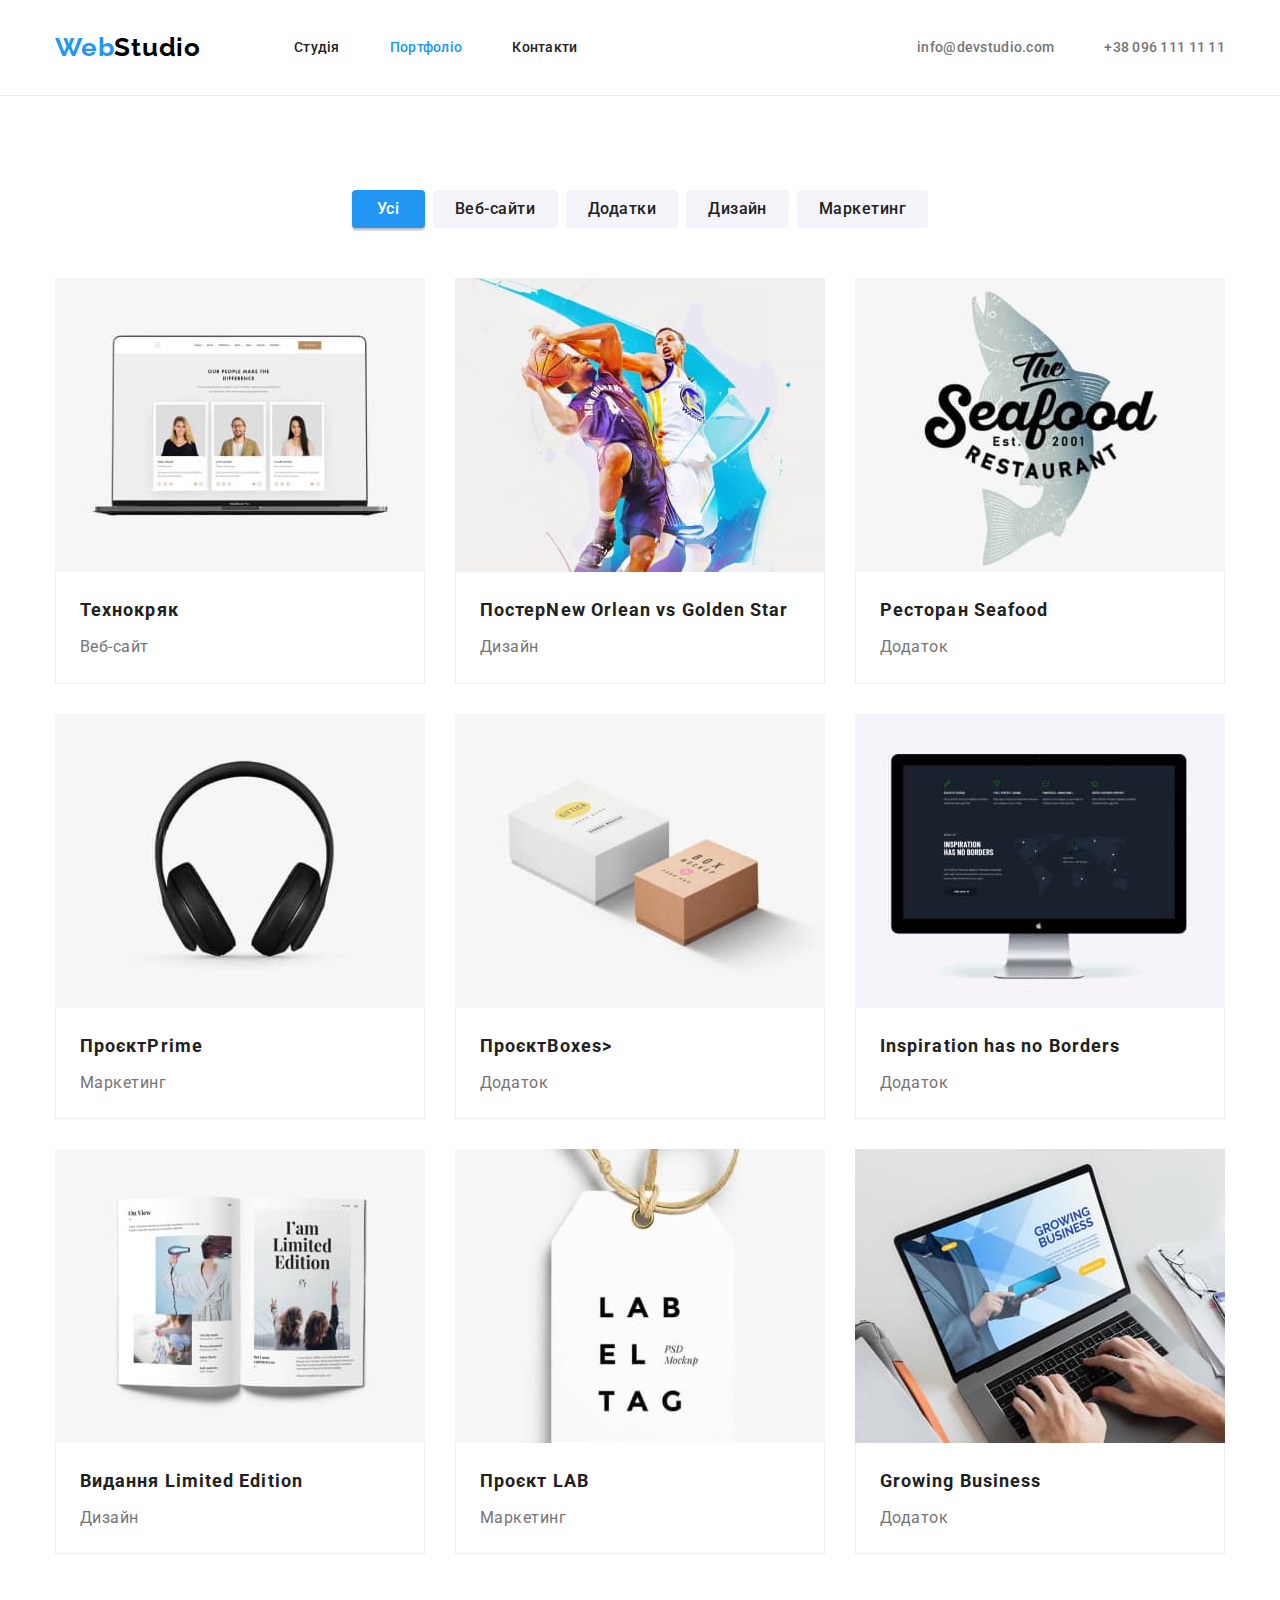
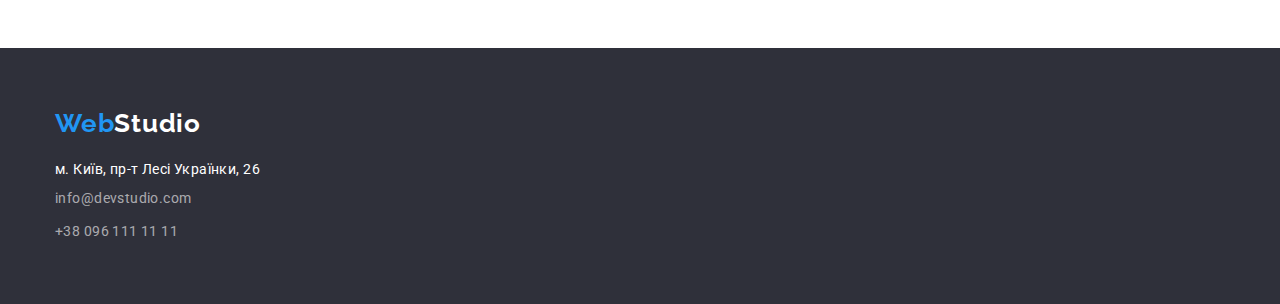
==== portfolio.html @ 3e939abe "Добавляет файл с разметкой" ====
<!DOCTYPE html>
<html lang="uk">
  <head>
    <meta charset="UTF-8" />
    <meta http-equiv="X-UA-Compatible" content="IE=edge" />
    <meta name="viewport" content="width=device-width, initial-scale=1.0" />
    <title>Document</title>

    <!-- Шрифти -->
    <link rel="preconnect" href="https://fonts.googleapis.com" />
    <link rel="preconnect" href="https://fonts.gstatic.com" crossorigin />
    <link
      href="https://fonts.googleapis.com/css2?family=Raleway:wght@700&family=Roboto:wght@400;500;700;900&display=swap"
      rel="stylesheet"
    />

    <!-- Нормалізація -->
    <link
      rel="stylesheet"
      href="https://cdn.jsdelivr.net/npm/modern-normalize@1.1.0/modern-normalize.min.css"
    />

    <!-- Стилі -->
    <link rel="stylesheet" href="./css/styles.css" />
  </head>
  <body>
    <!-- Шапка сайта -->
    <header class="page-header section">
      <div class="header-container container">
        <nav class="header-nav">
          <!-- Логотип -->
          <a class="header-logo" href="./index.html">
            <span class="logo">Web</span>Studio</a
          >
          <!-- Навігація -->
          <ul class="header-list">
            <li class="header-item">
              <a class="header-link" href="./index.html">Студія</a>
            </li>
            <li class="header-item">
              <a class="header-link current" href="./portfolio.html">Портфоліо</a>
            </li>
            <li class="header-item">
              <a class="header-link" href="#">Контакти</a>
            </li>
          </ul>
        </nav>

        <ul class="header-list">
          <li class="header-item">
            <a class="header-link contact" href="mailto:info@devstudio.com"
              >info@devstudio.com</a
            >
          </li>
          <li class="header-item">
            <a class="header-link contact" href="tel:+380961111111"
              >+38 096 111 11 11</a
            >
          </li>
        </ul>
      </div>
    </header>

    <main>
      <!-- секція Портфоліо -->
      <h1 hidden>Портфоліо</h1>
      <section class="portfolio section">
        <!-- Фільтри -->
        <div class="container">
          <ul class="portfolio-list portfolio-button">
            <li>
              <button class="button button-active" type="button">Усі</button>
            </li>
            <li>
              <button class="button button-web" type="button">Веб-сайти</button>
            </li>
            <li>
              <button class="button button-applications" type="button">
                Додатки
              </button>
            </li>
            <li>
              <button class="button button-design" type="button">Дизайн</button>
            </li>
            <li>
              <button class="button button-marketing" type="button">
                Маркетинг
              </button>
            </li>
          </ul>
         
          <ul class="portfolio-list portfolio-projects">
            <li class="portfolio-item">
              <img
                class="portfolio-img"
                src="./images/portfolio/img1.jpg"
                alt="приклад розробки веб-сайту"
                width="370"
                height="294"
              />
              <div class="portfolio-info">
                <h2 class="portfolio-title">Технокряк</h2>
                <p class="portfolio-text">Веб-сайт</p>
              </div>
            </li>
            <li class="portfolio-item">
              <img
                class="portfolio-img"
                src="./images/portfolio/img2.jpg"
                alt="проєкт по дизайну"
                width="370"
                height="294"
              />
              <div class="portfolio-info">
                <h2 class="portfolio-title">
                  Постер<span lang="en">New Orlean vs Golden Star</span></h2>
                <p class="portfolio-text">Дизайн</p>
              </div>
            </li>
            <li class="portfolio-item">
              <img
                class="portfolio-img"
                src="./images/portfolio/img3.jpg"
                alt="логотип ресторану"
                width="370"
                height="294"
              />
              <div class="portfolio-info">
                <h2 class="portfolio-title">Ресторан Seafood</h2>
                <p class="portfolio-text">Додаток</p>
              </div>
            </li>
            <li class="portfolio-item">
              <img
                class="portfolio-img"
                src="./images/portfolio/img4.jpg"
                alt="проєкт з маркетингу"
                width="370"
                height="294"
              />
              <div class="portfolio-info">
                <h2 class="portfolio-title">
                  Проєкт<span lang="en">Prime</span></h2>
                <p class="portfolio-text">Маркетинг</p>
              </div>
            </li>
            <li class="portfolio-item">
              <img
                class="portfolio-img"
                src="./images/portfolio/img5.jpg"
                alt="приклад розробки додатку"
                width="370"
                height="294"
              />
              <div class="portfolio-info">
                <h2 class="portfolio-title">
                  Проєкт<span lang="en">Boxes></span></h2>
                <p class="portfolio-text">Додаток</p>
              </div>
            </li>
            <li class="portfolio-item">
              <img
                class="portfolio-img"
                src="./images/portfolio/img6.jpg"
                alt="приклад розробки веб-сайту"
                width="370"
                height="294"
              />
              <div class="portfolio-info">
                <h2 class="portfolio-title" lang="en">
                  Inspiration has no Borders</h2>
                <p class="portfolio-text">Додаток</p>
              </div>
            </li>
            <li class="portfolio-item">
              <img
                class="portfolio-img"
                src="./images/portfolio/img7.jpg"
                alt="проєкт по дизайну"
                width="370"
                height="294"
              />
              <div class="portfolio-info">
                <h2 class="portfolio-title">
                  Видання <span lang="en">Limited Edition</span>
                </h2>
                <p class="portfolio-text">Дизайн</p>
              </div>
            </li>
            <li class="portfolio-item">
              <img
                class="portfolio-img"
                src="./images/portfolio/img8.jpg"
                alt="проєкт з маркетингу "
                width="370"
                height="294"
              />
              <div class="portfolio-info">
                <h2 class="portfolio-title">Проєкт <span lang="en">LAB</span></h2>
                <p class="portfolio-text">Маркетинг</p>
              </div>
            </li>
            <li class="portfolio-item">
              <img
                class="portfolio-img"
                src="./images/portfolio/img9.jpg"
                alt="приклад розробки додатку"
                width="370"
                height="294"
              />
              <div class="portfolio-info">
                <h2 class="portfolio-title" lang="en">Growing Business</h2>
                <p class="portfolio-text">Додаток</p>
              </div>
            </li>
          </ul>
        </div>
      </section>
    </main>

    <!-- підвал -->
    <footer class="page-footer section">
      <div class="container">
        <a class="footer-logo" href=""><span class="logo">Web</span>Studio</a>
        <address class="footer-address">
          <ul class="footer-list">
            <li class="footer-item">
              <a
                class="footer-link address"
                href="http://google.com"
                target="_blank"
                rel="noopener noreferrer"
                >м. Київ, пр-т Лесі Українки, 26</a
              >
            </li>
            <li class="footer-item">
              <a class="footer-link" href="mailto:info@devstudio.com"
                >info@devstudio.com</a
              >
            </li>
            <li class="footer-item">
              <a class="footer-link" href="tel:+380961111111"
                >+38 096 111 11 11</a
              >
            </li>
          </ul>
        </address>
      </div>
    </footer>
  </body>
</html>
---- css/styles.css ----
:root {
   /* шрифт */
   --main-font:Roboto, sans-serif;

   /* колір тексту */
   --primary-text-color: #212121;
   --secondary-text-color: #757575;
   --title-text-color: #FFFFFF;
   --accent: #2196F3
   --logo-color: #000000
 
/* колір фону */
   --accent-background-color: #2196F3;

/* інші */

   --indent: 30px;
   --items: 3;
}



body {
  color: var(--primary-text-color);
  font-family: var(--main-font);
  background-color: #FFFFFF;
}

/* reset */

h1, h2, h3, p {
  margin: 0;  
}

a {
  text-decoration: none;
  color: currentColor;
  }

ul {
  list-style: none;
  padding: 0;
  margin: 0;
}

.img {
display: block;
}
 
.container {
  width: 1200px;
  margin-right: auto;
  margin-left: auto;
  padding-right: 15px;
  padding-left: 15px;

  /* outline: 2px solid red;
  outline-offset: -2px; */
} 

 .section {
  padding-top: 94px;
  padding-bottom: 94px;
}
/* card set - набір карток */

.card-set {
  display: flex;
  flex-wrap: wrap;
  gap: var(--indent);
} 

 .card-set-item {
  flex-basis: calc((100% - var(--indent) * (var(--items) - 1)) / var(--items));
}

 /* секція хедер */
 
 .header-container {
  display: flex;
  align-items: center;
}  

  .page-header {
    border-bottom: 1px solid #ECECEC;
    display: flex;
    padding-top: 32px;
    padding-bottom: 32px; 
}

/* секція логотип */

.header-logo {
  font-family: Raleway, sans-serif;
  font-weight: 700;
  font-size: 26px;
  line-height: 1.2;
  letter-spacing: 0.03em;
  color: #000000;
  margin-right: 93px;
} 

.logo {
  color: #2196F3;
}

/* навігація */

.header-nav {
  display: flex;
  align-items: center;
  margin-right: auto;
}

.header-list {
  font-weight: 500;
  font-size: 14px;
  line-height: 1.2;
  letter-spacing: 0.02em;
  color: #212121;
  display: flex;
  gap: 50px;
}

.header-link:hover,
.header-link:focus,
.footer-link:hover,
.footer-link:focus {
  color: #2196F3;
}

.current {
  color:  #2196F3;
 }

.contact {
  color: var(--secondary-text-color);
 }

/* секція Герой */

.hero {
  background-color: #2F303A;
  padding-top: 200px;
  padding-bottom: 200px;
}

.hero-title {
  font-size: 44px;
  line-height: 1.4;
  text-align: center;
  letter-spacing: 0.06em;
  text-transform: uppercase;
  color: var(--title-text-color);
  font-weight: 900;
  max-width: 696px;
  margin: 0 auto; 
  margin-bottom: 30px;
  text-align: center;
}

.hero-btn {
  cursor: pointer;
  font-weight: 700;
  font-size: 16px;
  line-height: 1.9;
  display: flex;
  align-items: center;
  text-align: center;
  letter-spacing: 0.06em;
  color: #FFFFFF; 
  
  box-shadow: 0px 4px 4px rgba(0, 0, 0, 0.15);
  border-radius: 4px;
  background: #2196F3;
  min-width: 216px;
  min-height: 50px;
  padding: 10px 32px;
  margin: 0 auto;
  border: 0px;
 }

/* секція Особливості (переваги)*/

.benefits {
  padding-bottom: 0;
}

.benefits-list {
  display: flex;
}

.benefits-item {
  max-width: 270px;
  margin-right: 30px;
}

.benefits-item:last-child {
  margin-right: 0;
}

.benefits-name {
  font-weight: 700;
  font-size: 14px;
  line-height: 1.2;
  letter-spacing: 0.03em;
  text-transform: uppercase;
  margin-bottom: 10px;
}
  
.benefits-text {
  font-size: 14px;
  line-height: 1.7;
  letter-spacing: 0.03em;
  color: var(--secondary-text-color);
}

/* секція Чим займаємося */

.services-title {
  font-weight: 700;
  font-size: 36px;
  line-height: 1.2;
  text-align: center;
  letter-spacing: 0.03em;
  min-width: 366px;
  margin-bottom: 50px;
}

/*- секція Наша команда */

.team {
  background-color: #F5F4FA;
}

.team-list {
  --items: 4;
}

.team-item {
  box-shadow: 0px 1px 3px rgba(0, 0, 0, 0.12), 0px 1px 1px rgba(0, 0, 0, 0.14), 0px 2px 1px rgba(0, 0, 0, 0.2);
  border-radius: 0px 0px 4px 4px;
  background-color:  #FFFFFF;
}

.team-title {
  font-weight: 700;
  font-size: 36px;
  line-height: 1.2;
  text-align: center;
  letter-spacing: 0.03em;
 }

 .team-img {
  margin-bottom: 30px;
}

.team-name {
  font-weight: 500;
  font-size: 16px;
  line-height: 1.2;
  letter-spacing: 0.03em;
  text-align: center;
  margin-bottom: 10px;
}

.team-text {
  line-height: 1.2;
  text-align: center;
  letter-spacing: 0.03em;
  color:var(--secondary-text-color);
  font-size: 16px;
  padding-bottom: 30px;
}

/* секція підвал */

.page-footer {
  background-color: #2F303A;
  padding-top: 60px;
  padding-bottom: 60px;
} 

.footer-logo {
  font-family: 'Raleway';
  font-weight: 700;
  font-size: 26px;
  line-height: 1.2;
  letter-spacing: 0.03em;
  color: #FFFFFF;
  font-style: normal;
  display: block;
  margin-bottom: 20px;
}

.footer-link {
  font-size: 14px;
  line-height: 1.7;
  letter-spacing: 0.03em;
  color: rgba(255, 255, 255, 0.6);
  font-style: normal;
}

.footer-link.address {
  font-size: 14px;
  line-height: 1.2;
  letter-spacing: 0.03em;
  color: #FFFFFF;
  margin-bottom: 20px;
  
}

.footer-item {
  margin-bottom: 09px;
}

.footer-item:last-child {
  margin-bottom: 0;
}

/* --сторінка порфоліо */

.portfolio-button {
  display: flex;
  justify-content: center;
  gap: 08px;
  margin-bottom: 50px;

}

.button {
  font-weight: 500;
  font-size: 16px;
  line-height: 1.6;
  text-align: center;
  letter-spacing: 0.03em;
  color: var(--primary-text-color);
  background-color:  #F5F4FA;
  border-radius: 4px;
  cursor: pointer;
  padding: 06px 22px;
  min-height: 38px;
  border: 0;
}

.button-active {
  color: #FFFFFF;
  background-color:#2196F3;
  box-shadow: 0px 3px 1px rgba(0, 0, 0, 0.1), 0px 1px 2px rgba(0, 0, 0, 0.08), 0px 2px 2px rgba(0, 0, 0, 0.12);
  padding: 06px 25px;
  min-width: 73px;
}

.button-web {
  min-width: 125px;
}

.button-applications {
  min-width: 112px;
}

.button-design {
  min-width: 103px;
}

.button-marketing {
  min-width: 130px;
}

.button:hover,
.button:focus {
  color: #FFFFFF;
  background-color: #2196F3;
}

.portfolio-projects {
  display: flex;
  flex-wrap: wrap;
  gap: 30px;
}

.portfolio-img {
  display: block;
}

.portfolio-info {
  padding: 20px 24px; 
  border: 1px solid  #EEEEEE;
  border-top: 0;
}

.portfolio-title {
  font-weight: 700;
  font-size: 18px;
  line-height: 2.0;
  letter-spacing: 0.06em;
  margin-bottom: 04px;
}

.portfolio-text {
  font-size: 16px;
  line-height: 1.9;
  letter-spacing: 0.03em;
  color: var(--secondary-text-color);
  


}
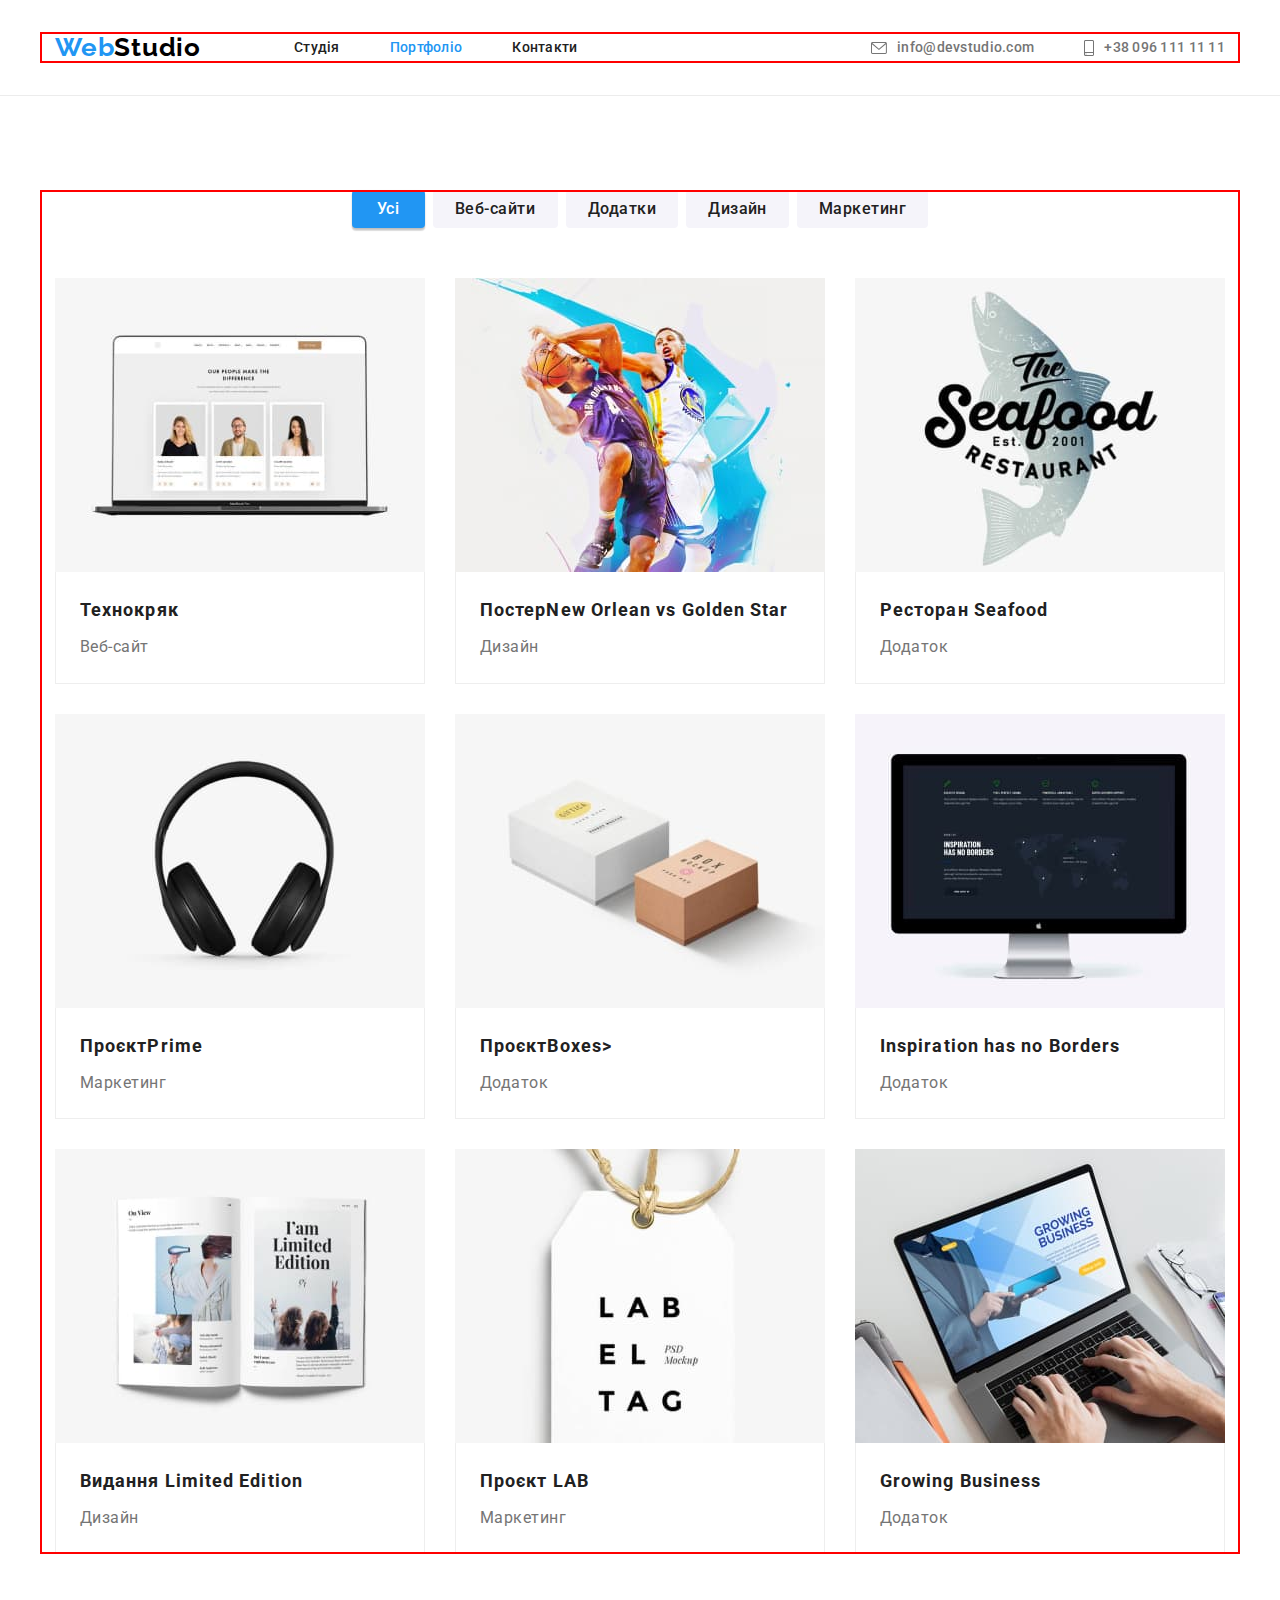
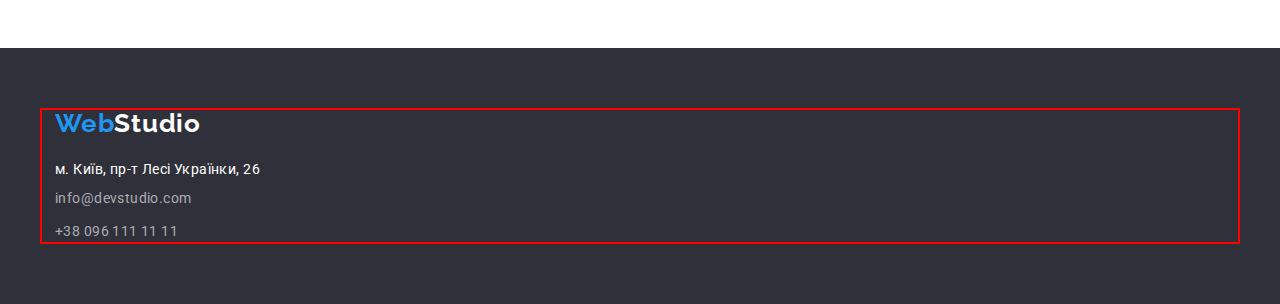
==== commit 0e6a0f31: "добавляет декоративные элементы на страницу портфолио" ====
--- a/portfolio.html
+++ b/portfolio.html
@@ -48,13 +48,19 @@
 
         <ul class="header-list">
           <li class="header-item">
-            <a class="header-link contact" href="mailto:info@devstudio.com"
-              >info@devstudio.com</a
+            <a class="header-link contact" href="mailto:info@devstudio.com">
+              <svg class="contact-icon" width="16" height="12">
+                <use href="./images/icons.svg#icon-envelope"></use>
+              </svg>
+              info@devstudio.com</a
             >
           </li>
           <li class="header-item">
-            <a class="header-link contact" href="tel:+380961111111"
-              >+38 096 111 11 11</a
+            <a class="header-link contact" href="tel:+380961111111">
+              <svg class="contact-icon" width="10" height="16">
+                <use href="./images/icons.svg#icon-smartphone"></use>
+              </svg>
+              +38 096 111 11 11</a
             >
           </li>
         </ul>
--- a/css/styles.css
+++ b/css/styles.css
@@ -55,14 +55,16 @@
   padding-right: 15px;
   padding-left: 15px;
 
-  /* outline: 2px solid red;
-  outline-offset: -2px; */
+  outline: 2px solid red;
+  outline-offset: -2px;
 } 
 
  .section {
-  padding-top: 94px;
-  padding-bottom: 94px;
-}
+   padding-top: 94px;
+   padding-bottom: 94px;
+ } 
+
+
 /* card set - набір карток */
 
 .card-set {
@@ -132,18 +134,29 @@
 
 .current {
   color:  #2196F3;
- }
+}
 
 .contact {
+  display: flex;
+  align-items: center;
+  gap: 10px;
   color: var(--secondary-text-color);
- }
+}
+
+.contact-icon {
+  fill: currentColor;
+}
 
 /* секція Герой */
 
 .hero {
-  background-color: #2F303A;
-  padding-top: 200px;
-  padding-bottom: 200px;
+  padding: 200px 0px;
+  max-width: 1600px;
+  height: 600px;
+  margin: 0 auto;
+  background-color: #C4C4C4;
+  background-image: linear-gradient( to right, rgba(47, 48, 58, 0.4), rgba(47, 48, 58, 0.4)),
+  url('../images/hero.jpg');
 }
 
 .hero-title {
@@ -200,6 +213,14 @@
   margin-right: 0;
 }
 
+.benefits-icon-box{
+  height: 120px;
+  margin-bottom: 30px;
+  background-color: #F5F4FA;
+  border-radius: 4px;
+  padding: 25px 100px;
+}
+
 .benefits-name {
   font-weight: 700;
   font-size: 14px;
@@ -250,6 +271,7 @@
   line-height: 1.2;
   text-align: center;
   letter-spacing: 0.03em;
+  margin-bottom: 50px;
  }
 
  .team-img {
@@ -271,8 +293,84 @@
   letter-spacing: 0.03em;
   color:var(--secondary-text-color);
   font-size: 16px;
+  padding-bottom: 16px;
+}
+
+.socials {
+  display: flex;
   padding-bottom: 30px;
-}
+  align-items: center;
+  justify-content: center;
+  gap: 10px;
+  margin: 0 32px;
+}
+
+.socials-link {
+  display: flex;
+  width: 44px;
+  height: 44px;
+  align-items: center;
+  justify-content: center;
+  border-radius: 50%;
+}
+
+.socials-link:hover, 
+.socials-link:focus {
+  background-color: #2196F3;
+}
+
+.socials-link:hover .socials-icon, 
+.socials-link:focus .socials-icon {
+  fill: #FFFFFF;
+}
+
+.socials-icon {
+  fill: #AFB1B8;
+}
+
+/* секція Постійні клієнти */
+
+.customers-title {
+  font-weight: 700;
+  font-size: 36px;
+  line-height: 1.2;
+  text-align: center;
+  letter-spacing: 0.03em;
+  margin-bottom: 50px;
+}
+
+.customers-list {
+  display: flex;
+}
+
+.customers-item:last-child {
+  margin-right: 0;
+}
+
+.customers-item {
+  max-width: 170px; 
+  height: 92px;
+  padding: 16px 32px;
+  margin-right: 30px;
+  border: 1px solid #AFB1B8;
+  border-radius: 4px;
+}
+
+.customers-link:hover .customers-icon,
+.customers-link:focus .customers-icon {
+  fill: #2196F3;
+}
+
+.customers-item:hover,
+.customers-item:focus {
+  border-color: #2196F3;
+}
+
+
+.customers-icon {
+  fill: #AFB1B8;
+} 
+  
 
 /* секція підвал */
 
@@ -294,6 +392,10 @@
   margin-bottom: 20px;
 }
 
+.footer-address {
+  display: flex;
+}
+
 .footer-link {
   font-size: 14px;
   line-height: 1.7;
@@ -308,7 +410,6 @@
   letter-spacing: 0.03em;
   color: #FFFFFF;
   margin-bottom: 20px;
-  
 }
 
 .footer-item {
@@ -319,6 +420,8 @@
   margin-bottom: 0;
 }
 
+
+ 
 /* --сторінка порфоліо */
 
 .portfolio-button {
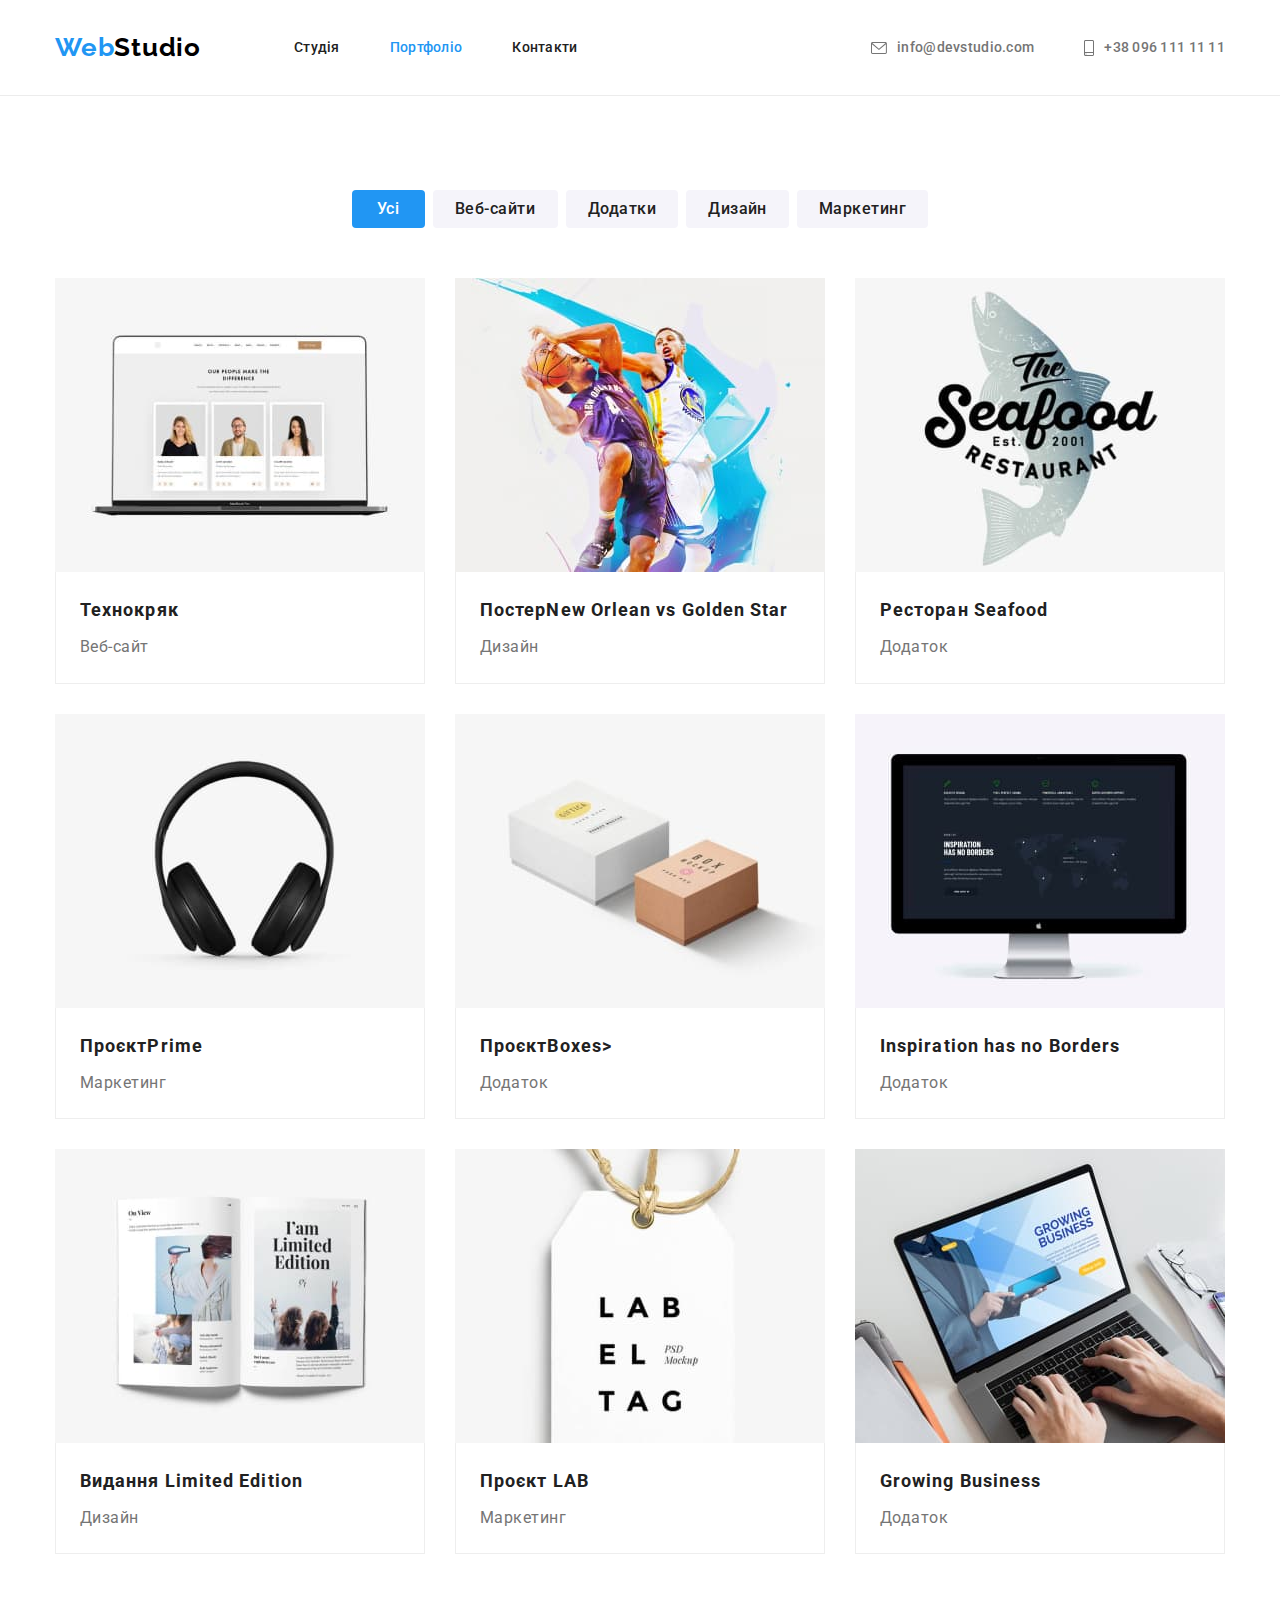
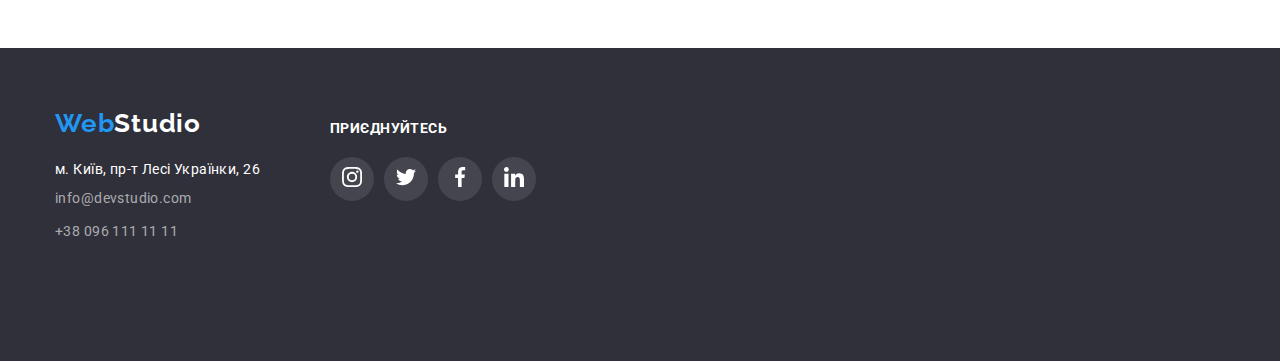
==== commit 8c1c4524: "добавляет социальные ссылки в футер" ====
--- a/portfolio.html
+++ b/portfolio.html
@@ -38,7 +38,9 @@
               <a class="header-link" href="./index.html">Студія</a>
             </li>
             <li class="header-item">
-              <a class="header-link current" href="./portfolio.html">Портфоліо</a>
+              <a class="header-link current" href="./portfolio.html"
+                >Портфоліо</a
+              >
             </li>
             <li class="header-item">
               <a class="header-link" href="#">Контакти</a>
@@ -94,7 +96,7 @@
               </button>
             </li>
           </ul>
-         
+
           <ul class="portfolio-list portfolio-projects">
             <li class="portfolio-item">
               <img
@@ -119,7 +121,8 @@
               />
               <div class="portfolio-info">
                 <h2 class="portfolio-title">
-                  Постер<span lang="en">New Orlean vs Golden Star</span></h2>
+                  Постер<span lang="en">New Orlean vs Golden Star</span>
+                </h2>
                 <p class="portfolio-text">Дизайн</p>
               </div>
             </li>
@@ -146,7 +149,8 @@
               />
               <div class="portfolio-info">
                 <h2 class="portfolio-title">
-                  Проєкт<span lang="en">Prime</span></h2>
+                  Проєкт<span lang="en">Prime</span>
+                </h2>
                 <p class="portfolio-text">Маркетинг</p>
               </div>
             </li>
@@ -160,7 +164,8 @@
               />
               <div class="portfolio-info">
                 <h2 class="portfolio-title">
-                  Проєкт<span lang="en">Boxes></span></h2>
+                  Проєкт<span lang="en">Boxes></span>
+                </h2>
                 <p class="portfolio-text">Додаток</p>
               </div>
             </li>
@@ -174,7 +179,8 @@
               />
               <div class="portfolio-info">
                 <h2 class="portfolio-title" lang="en">
-                  Inspiration has no Borders</h2>
+                  Inspiration has no Borders
+                </h2>
                 <p class="portfolio-text">Додаток</p>
               </div>
             </li>
@@ -202,7 +208,9 @@
                 height="294"
               />
               <div class="portfolio-info">
-                <h2 class="portfolio-title">Проєкт <span lang="en">LAB</span></h2>
+                <h2 class="portfolio-title">
+                  Проєкт <span lang="en">LAB</span>
+                </h2>
                 <p class="portfolio-text">Маркетинг</p>
               </div>
             </li>
@@ -226,31 +234,90 @@
 
     <!-- підвал -->
     <footer class="page-footer section">
-      <div class="container">
-        <a class="footer-logo" href=""><span class="logo">Web</span>Studio</a>
-        <address class="footer-address">
-          <ul class="footer-list">
-            <li class="footer-item">
+      <div class="container footer-container">
+        <div class="footer-contacs">
+          <a class="footer-logo" href=""><span class="logo">Web</span>Studio</a>
+          <address class="footer-address">
+            <ul class="footer-list">
+              <li class="footer-item">
+                <a
+                  class="footer-link address"
+                  href="http://google.com"
+                  target="_blank"
+                  rel="noopener noreferrer"
+                  >м. Київ, пр-т Лесі Українки, 26</a
+                >
+              </li>
+              <li class="footer-item">
+                <a class="footer-link" href="mailto:info@devstudio.com"
+                  >info@devstudio.com</a
+                >
+              </li>
+              <li class="footer-item">
+                <a class="footer-link" href="tel:+380961111111"
+                  >+38 096 111 11 11</a
+                >
+              </li>
+            </ul>
+          </address>
+        </div>
+        <div class="footer-icon">
+          <h2 class="footer-title">приєднуйтесь</h2>
+          <ul class="list-icon">
+            <li class="item-icon">
               <a
-                class="footer-link address"
-                href="http://google.com"
+                class="footer-socials-link"
+                href="https://instagram.com"
+                aria-label="Instagram"
                 target="_blank"
                 rel="noopener noreferrer"
-                >м. Київ, пр-т Лесі Українки, 26</a
-              >
-            </li>
-            <li class="footer-item">
-              <a class="footer-link" href="mailto:info@devstudio.com"
-                >info@devstudio.com</a
-              >
-            </li>
-            <li class="footer-item">
-              <a class="footer-link" href="tel:+380961111111"
-                >+38 096 111 11 11</a
-              >
+              >
+                <svg class="footer-socials-icon" width="20" height="20">
+                  <use href="./images/icons.svg#icon-instagram"></use>
+                </svg>
+              </a>
+            </li>
+            <li class="item-icon">
+              <a
+                class="footer-socials-link"
+                href="https://twitter.com"
+                aria-label="Twitter"
+                target="_blank"
+                rel="noopener noreferrer"
+              >
+                <svg class="footer-socials-icon" width="20" height="20">
+                  <use href="./images/icons.svg#icon-twitter"></use>
+                </svg>
+              </a>
+            </li>
+            <li class="item-icon">
+              <a
+                class="footer-socials-link"
+                href="https://facebook.com"
+                aria-label="Facebook"
+                target="_blank"
+                rel="noopener noreferrer"
+              >
+                <svg class="footer-socials-icon" width="20" height="20">
+                  <use href="./images/icons.svg#icon-facebook"></use>
+                </svg>
+              </a>
+            </li>
+            <li class="item-icon">
+              <a
+                class="footer-socials-link"
+                href="https://linkedin.com"
+                aria-label="Linkedin"
+                target="_blank"
+                rel="noopener noreferrer"
+              >
+                <svg class="footer-socials-icon" width="20" height="20">
+                  <use href="./images/icons.svg#icon-linkedin"></use>
+                </svg>
+              </a>
             </li>
           </ul>
-        </address>
+        </div>
       </div>
     </footer>
   </body>
--- a/css/styles.css
+++ b/css/styles.css
@@ -55,8 +55,8 @@
   padding-right: 15px;
   padding-left: 15px;
 
-  outline: 2px solid red;
-  outline-offset: -2px;
+  /* outline: 2px solid red;
+  outline-offset: -2px; */
 } 
 
  .section {
@@ -366,7 +366,6 @@
   border-color: #2196F3;
 }
 
-
 .customers-icon {
   fill: #AFB1B8;
 } 
@@ -380,6 +379,10 @@
   padding-bottom: 60px;
 } 
 
+.footer-container {
+  display: flex;
+}
+
 .footer-logo {
   font-family: 'Raleway';
   font-weight: 700;
@@ -394,6 +397,7 @@
 
 .footer-address {
   display: flex;
+  margin-right: 70px;
 }
 
 .footer-link {
@@ -420,8 +424,45 @@
   margin-bottom: 0;
 }
 
-
- 
+.footer-icon {
+  padding-top: 12px;
+  padding-bottom: 100px;
+}
+
+.footer-title {
+  font-weight: 700;
+  font-size: 14px;
+  line-height: 1.2;
+  letter-spacing: 0.03em;
+  text-transform: uppercase;
+  color: #FFFFFF;
+  margin-bottom: 20px;
+}
+
+.list-icon {
+  display: flex;
+  gap: 10px;
+}
+
+.item-icon {
+  display: flex;
+  width: 44px;
+  height: 44px;
+  border-radius: 50%;
+  justify-content: center;
+  align-items: center;
+  background-color: rgba(255, 255, 255, 0.1);
+}
+
+.item-icon:hover,
+.item-icon:focus {
+  background-color: #2196F3;;
+}
+
+.footer-socials-icon {
+  fill:  #FFFFFF;
+} 
+
 /* --сторінка порфоліо */
 
 .portfolio-button {
@@ -450,7 +491,6 @@
 .button-active {
   color: #FFFFFF;
   background-color:#2196F3;
-  box-shadow: 0px 3px 1px rgba(0, 0, 0, 0.1), 0px 1px 2px rgba(0, 0, 0, 0.08), 0px 2px 2px rgba(0, 0, 0, 0.12);
   padding: 06px 25px;
   min-width: 73px;
 }
@@ -475,12 +515,18 @@
 .button:focus {
   color: #FFFFFF;
   background-color: #2196F3;
+  box-shadow: 0px 3px 1px rgba(0, 0, 0, 0.1), 0px 1px 2px rgba(0, 0, 0, 0.08), 0px 2px 2px rgba(0, 0, 0, 0.12);
+  border-radius: 4px;
 }
 
 .portfolio-projects {
   display: flex;
   flex-wrap: wrap;
   gap: 30px;
+}
+
+.portfolio-item:hover {
+  box-shadow: 0px 1px 1px rgba(0, 0, 0, 0.12), 0px 4px 4px rgba(0, 0, 0, 0.06), 1px 4px 6px rgba(0, 0, 0, 0.16);
 }
 
 .portfolio-img {
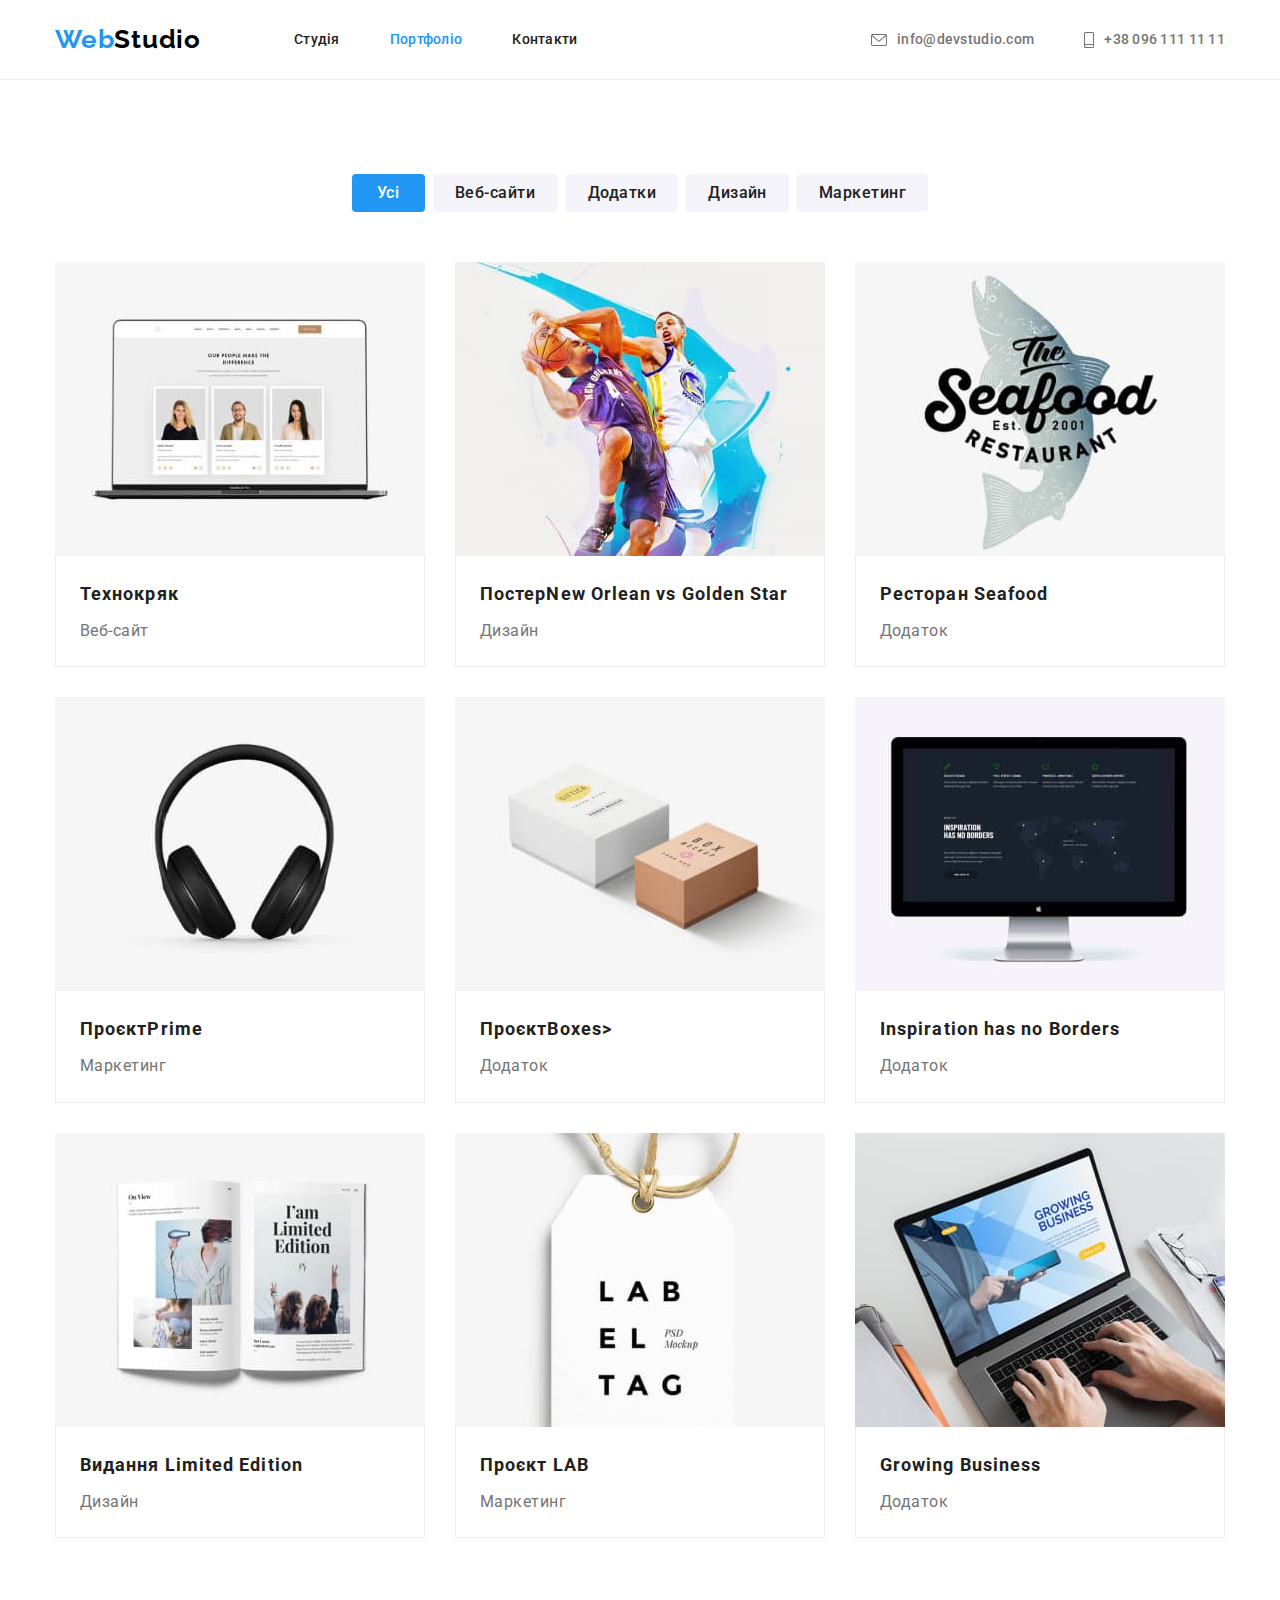
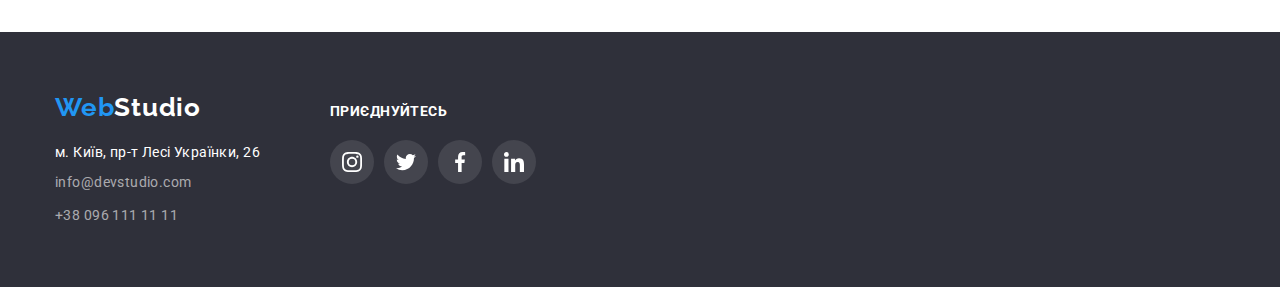
==== commit dc9bf211: "добавляет изменения в файлах" ====
--- a/portfolio.html
+++ b/portfolio.html
@@ -99,132 +99,168 @@
 
           <ul class="portfolio-list portfolio-projects">
             <li class="portfolio-item">
-              <img
-                class="portfolio-img"
-                src="./images/portfolio/img1.jpg"
-                alt="приклад розробки веб-сайту"
-                width="370"
-                height="294"
-              />
-              <div class="portfolio-info">
-                <h2 class="portfolio-title">Технокряк</h2>
-                <p class="portfolio-text">Веб-сайт</p>
-              </div>
-            </li>
-            <li class="portfolio-item">
-              <img
-                class="portfolio-img"
-                src="./images/portfolio/img2.jpg"
-                alt="проєкт по дизайну"
-                width="370"
-                height="294"
-              />
-              <div class="portfolio-info">
-                <h2 class="portfolio-title">
-                  Постер<span lang="en">New Orlean vs Golden Star</span>
-                </h2>
-                <p class="portfolio-text">Дизайн</p>
-              </div>
-            </li>
-            <li class="portfolio-item">
-              <img
-                class="portfolio-img"
-                src="./images/portfolio/img3.jpg"
-                alt="логотип ресторану"
-                width="370"
-                height="294"
-              />
-              <div class="portfolio-info">
-                <h2 class="portfolio-title">Ресторан Seafood</h2>
-                <p class="portfolio-text">Додаток</p>
-              </div>
-            </li>
-            <li class="portfolio-item">
-              <img
-                class="portfolio-img"
-                src="./images/portfolio/img4.jpg"
-                alt="проєкт з маркетингу"
-                width="370"
-                height="294"
-              />
-              <div class="portfolio-info">
-                <h2 class="portfolio-title">
-                  Проєкт<span lang="en">Prime</span>
-                </h2>
-                <p class="portfolio-text">Маркетинг</p>
-              </div>
-            </li>
-            <li class="portfolio-item">
-              <img
-                class="portfolio-img"
-                src="./images/portfolio/img5.jpg"
-                alt="приклад розробки додатку"
-                width="370"
-                height="294"
-              />
-              <div class="portfolio-info">
-                <h2 class="portfolio-title">
-                  Проєкт<span lang="en">Boxes></span>
-                </h2>
-                <p class="portfolio-text">Додаток</p>
-              </div>
-            </li>
-            <li class="portfolio-item">
-              <img
-                class="portfolio-img"
-                src="./images/portfolio/img6.jpg"
-                alt="приклад розробки веб-сайту"
-                width="370"
-                height="294"
-              />
-              <div class="portfolio-info">
-                <h2 class="portfolio-title" lang="en">
-                  Inspiration has no Borders
-                </h2>
-                <p class="portfolio-text">Додаток</p>
-              </div>
-            </li>
-            <li class="portfolio-item">
-              <img
-                class="portfolio-img"
-                src="./images/portfolio/img7.jpg"
-                alt="проєкт по дизайну"
-                width="370"
-                height="294"
-              />
-              <div class="portfolio-info">
-                <h2 class="portfolio-title">
-                  Видання <span lang="en">Limited Edition</span>
-                </h2>
-                <p class="portfolio-text">Дизайн</p>
-              </div>
-            </li>
-            <li class="portfolio-item">
-              <img
-                class="portfolio-img"
-                src="./images/portfolio/img8.jpg"
-                alt="проєкт з маркетингу "
-                width="370"
-                height="294"
-              />
-              <div class="portfolio-info">
-                <h2 class="portfolio-title">
-                  Проєкт <span lang="en">LAB</span>
-                </h2>
-                <p class="portfolio-text">Маркетинг</p>
-              </div>
-            </li>
-            <li class="portfolio-item">
-              <img
-                class="portfolio-img"
-                src="./images/portfolio/img9.jpg"
-                alt="приклад розробки додатку"
-                width="370"
-                height="294"
-              />
-              <div class="portfolio-info">
-                <h2 class="portfolio-title" lang="en">Growing Business</h2>
-                <p class="portfolio-text">Додаток</p>
+              <div class="portfolio-wrapper">
+                <a class="portfolio-link" href="#" rel="noopener noreferrer">
+                  <img
+                    class="portfolio-img"
+                    src="./images/portfolio/img1.jpg"
+                    alt="приклад розробки веб-сайту"
+                    width="370"
+                    height="294"
+                  />
+                  <div class="portfolio-info">
+                    <h2 class="portfolio-title">Технокряк</h2>
+                    <p class="portfolio-text">Веб-сайт</p>
+                  </div>
+                </a>
+              </div>
+            </li>
+            <li class="portfolio-item">
+              <div class="portfolio-wrapper">
+                <a class="portfolio-link" href="#" rel="noopener noreferrer">
+                  <img
+                    class="portfolio-img"
+                    src="./images/portfolio/img2.jpg"
+                    alt="проєкт по дизайну"
+                    width="370"
+                    height="294"
+                  />
+                  <div class="portfolio-info">
+                    <h2 class="portfolio-title">
+                      Постер<span lang="en">New Orlean vs Golden Star</span>
+                    </h2>
+                    <p class="portfolio-text">Дизайн</p>
+                  </div>
+                </a>
+              </div>
+            </li>
+            <li class="portfolio-item">
+              <div class="portfolio-wrapper">
+                <a class="portfolio-link" href="#" rel="noopener noreferrer">
+                  <img
+                    class="portfolio-img"
+                    src="./images/portfolio/img3.jpg"
+                    alt="логотип ресторану"
+                    width="370"
+                    height="294"
+                  />
+                  <div class="portfolio-info">
+                    <h2 class="portfolio-title">Ресторан Seafood</h2>
+                    <p class="portfolio-text">Додаток</p>
+                  </div>
+                </a>
+              </div>
+            </li>
+            <li class="portfolio-item">
+              <div class="portfolio-wrapper">
+                <a class="portfolio-link" href="#" rel="noopener noreferrer">
+                  <img
+                    class="portfolio-img"
+                    src="./images/portfolio/img4.jpg"
+                    alt="проєкт з маркетингу"
+                    width="370"
+                    height="294"
+                  />
+                  <div class="portfolio-info">
+                    <h2 class="portfolio-title">
+                      Проєкт<span lang="en">Prime</span>
+                    </h2>
+                    <p class="portfolio-text">Маркетинг</p>
+                  </div>
+                </a>
+              </div>
+            </li>
+            <li class="portfolio-item">
+              <div class="portfolio-wrapper">
+                <a class="portfolio-link" href="#" rel="noopener noreferrer">
+                  <img
+                    class="portfolio-img"
+                    src="./images/portfolio/img5.jpg"
+                    alt="приклад розробки додатку"
+                    width="370"
+                    height="294"
+                  />
+                  <div class="portfolio-info">
+                    <h2 class="portfolio-title">
+                      Проєкт<span lang="en">Boxes></span>
+                    </h2>
+                    <p class="portfolio-text">Додаток</p>
+                  </div>
+                </a>
+              </div>
+            </li>
+            <li class="portfolio-item">
+              <div class="portfolio-wrapper">
+                <a class="portfolio-link" href="#" rel="noopener noreferrer">
+                  <img
+                    class="portfolio-img"
+                    src="./images/portfolio/img6.jpg"
+                    alt="приклад розробки веб-сайту"
+                    width="370"
+                    height="294"
+                  />
+                  <div class="portfolio-info">
+                    <h2 class="portfolio-title" lang="en">
+                      Inspiration has no Borders
+                    </h2>
+                    <p class="portfolio-text">Додаток</p>
+                  </div>
+                </a>
+              </div>
+            </li>
+            <li class="portfolio-item">
+              <div class="portfolio-wrapper">
+                <a class="portfolio-link" href="#" rel="noopener noreferrer">
+                  <img
+                    class="portfolio-img"
+                    src="./images/portfolio/img7.jpg"
+                    alt="проєкт по дизайну"
+                    width="370"
+                    height="294"
+                  />
+                  <div class="portfolio-info">
+                    <h2 class="portfolio-title">
+                      Видання <span lang="en">Limited Edition</span>
+                    </h2>
+                    <p class="portfolio-text">Дизайн</p>
+                  </div>
+                </a>
+              </div>
+            </li>
+            <li class="portfolio-item">
+              <div class="portfolio-wrapper">
+                <a class="portfolio-link" href="#" rel="noopener noreferrer">
+                  <img
+                    class="portfolio-img"
+                    src="./images/portfolio/img8.jpg"
+                    alt="проєкт з маркетингу "
+                    width="370"
+                    height="294"
+                  />
+                  <div class="portfolio-info">
+                    <h2 class="portfolio-title">
+                      Проєкт <span lang="en">LAB</span>
+                    </h2>
+                    <p class="portfolio-text">Маркетинг</p>
+                  </div>
+                </a>
+              </div>
+            </li>
+            <li class="portfolio-item">
+              <div class="portfolio-wrapper">
+                <a class="portfolio-link" href="#" rel="noopener noreferrer">
+                  <img
+                    class="portfolio-img"
+                    src="./images/portfolio/img9.jpg"
+                    alt="приклад розробки додатку"
+                    width="370"
+                    height="294"
+                  />
+                  <div class="portfolio-info">
+                    <h2 class="portfolio-title" lang="en">Growing Business</h2>
+                    <p class="portfolio-text">Додаток</p>
+                  </div>
+                </a>
               </div>
             </li>
           </ul>
--- a/css/styles.css
+++ b/css/styles.css
@@ -88,7 +88,8 @@
     border-bottom: 1px solid #ECECEC;
     display: flex;
     padding-top: 32px;
-    padding-bottom: 32px; 
+    padding-bottom: 32px;
+    height: 80px; 
 }
 
 /* секція логотип */
@@ -214,11 +215,14 @@
 }
 
 .benefits-icon-box{
+  display: flex;
+  justify-content: center;
+  align-items: center;
   height: 120px;
   margin-bottom: 30px;
   background-color: #F5F4FA;
   border-radius: 4px;
-  padding: 25px 100px;
+ 
 }
 
 .benefits-name {
@@ -263,6 +267,7 @@
   box-shadow: 0px 1px 3px rgba(0, 0, 0, 0.12), 0px 1px 1px rgba(0, 0, 0, 0.14), 0px 2px 1px rgba(0, 0, 0, 0.2);
   border-radius: 0px 0px 4px 4px;
   background-color:  #FFFFFF;
+  padding-bottom: 30px;
 }
 
 .team-title {
@@ -298,7 +303,6 @@
 
 .socials {
   display: flex;
-  padding-bottom: 30px;
   align-items: center;
   justify-content: center;
   gap: 10px;
@@ -343,15 +347,22 @@
   display: flex;
 }
 
+.customers-item {
+  width: 170px;
+  height: 92px;
+  margin-right: 30px;
+}
+
 .customers-item:last-child {
   margin-right: 0;
 }
 
-.customers-item {
-  max-width: 170px; 
-  height: 92px;
-  padding: 16px 32px;
-  margin-right: 30px;
+.customers-link {
+  display: flex;
+  width: 100%;
+  height: 100%;
+  justify-content: center;
+  align-items: center;
   border: 1px solid #AFB1B8;
   border-radius: 4px;
 }
@@ -361,13 +372,14 @@
   fill: #2196F3;
 }
 
-.customers-item:hover,
-.customers-item:focus {
+.customers-link:hover,
+.customers-link:focus {
   border-color: #2196F3;
 }
 
 .customers-icon {
   fill: #AFB1B8;
+
 } 
   
 
@@ -381,6 +393,7 @@
 
 .footer-container {
   display: flex;
+  align-items: baseline;
 }
 
 .footer-logo {
@@ -424,11 +437,6 @@
   margin-bottom: 0;
 }
 
-.footer-icon {
-  padding-top: 12px;
-  padding-bottom: 100px;
-}
-
 .footer-title {
   font-weight: 700;
   font-size: 14px;
@@ -444,7 +452,7 @@
   gap: 10px;
 }
 
-.item-icon {
+.footer-socials-link {
   display: flex;
   width: 44px;
   height: 44px;
@@ -454,8 +462,8 @@
   background-color: rgba(255, 255, 255, 0.1);
 }
 
-.item-icon:hover,
-.item-icon:focus {
+.footer-socials-link:hover,
+.footer-socials-link:focus {
   background-color: #2196F3;;
 }
 
@@ -525,7 +533,11 @@
   gap: 30px;
 }
 
-.portfolio-item:hover {
+.portfolio-link {
+  display: block;
+}
+
+.portfolio-link:hover {
   box-shadow: 0px 1px 1px rgba(0, 0, 0, 0.12), 0px 4px 4px rgba(0, 0, 0, 0.06), 1px 4px 6px rgba(0, 0, 0, 0.16);
 }
 
